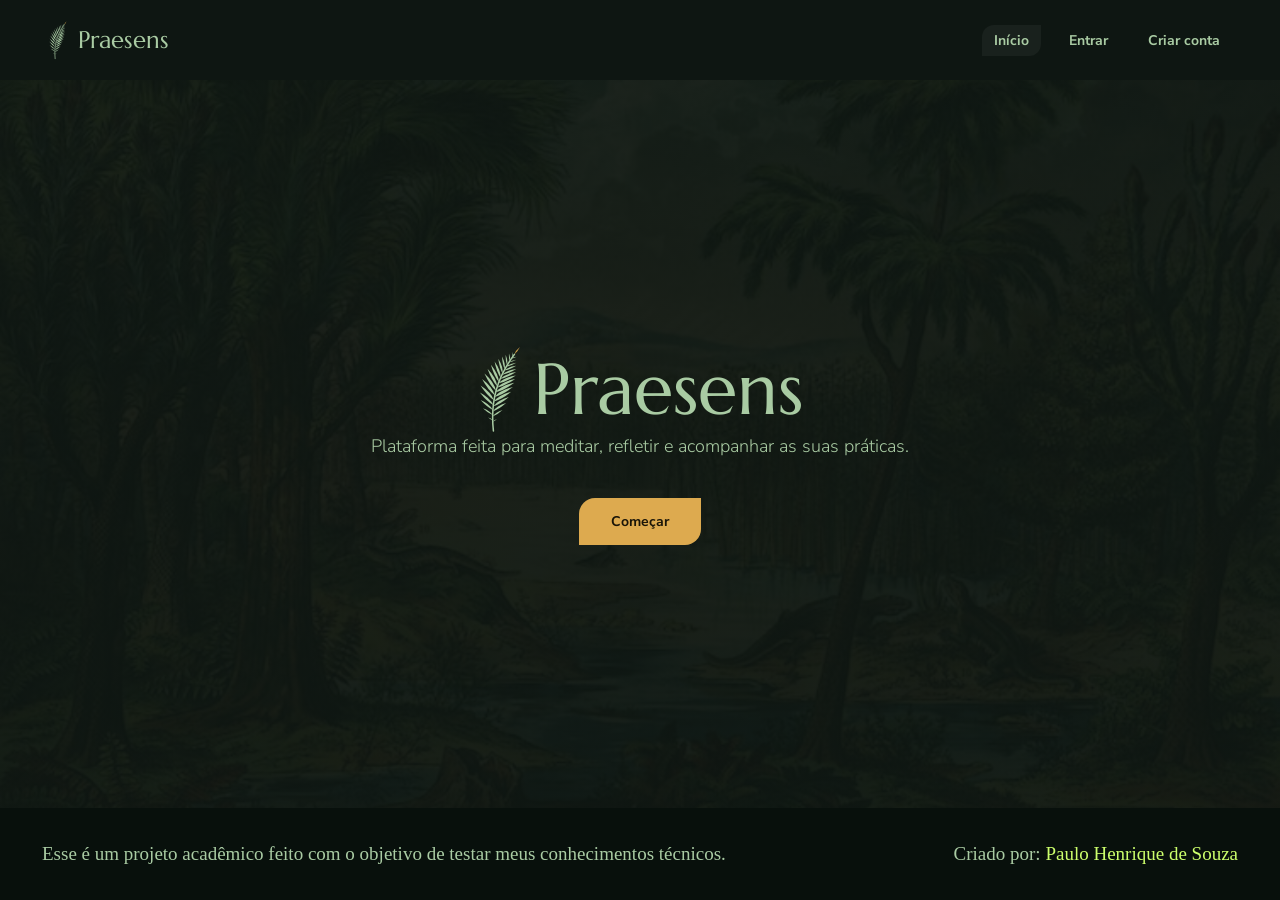
==== projeto-praesens/public/index.html @ 19c522cf "Update: adiciona estilização para a tela de login" ====
<!doctype html>
<html lang="pt-br">
  <head>
    <meta charset="UTF-8" />
    <meta name="viewport" content="width=device-width, initial-scale=1.0" />

    <title>Praesens - Início</title>

    <link rel="icon" type="image/svg+xml" href="./assets/icon/favicon.svg" />

    <link
      rel="stylesheet"
      href="https://fonts.googleapis.com/css2?family=Marcellus&family=Nunito+Sans:wght@300;400;700&display=swap"
    />

    <style>
      body {
        margin: 0;
        min-height: 100vh;
        display: flex;
        flex-direction: column;
        font-family: "Nunito Sans", sans-serif;
        color: #a9cba3;
        background-color: #0e1612;
        background-image:
          linear-gradient(rgba(14, 22, 18, 0.94), rgba(14, 22, 18, 0.96)),
          url("assets/imagens/carbonifero.jpg");
        background-size: cover;
        background-position: center;
        background-attachment: fixed;
      }

      a {
        text-decoration: none;
      }

      .cabecalho {
        height: 80px;
        padding: 0 48px;
        display: flex;
        align-items: center;
        justify-content: space-between;
        background-color: #0e1612;
      }

      .logo-praesens {
        display: flex;
        align-items: center;
        gap: 10px;
        font-family: "Marcellus", serif;
        font-size: 24px;
      }

      .logo-praesens img {
        height: 40px;
      }

      .menu {
        display: flex;
        gap: 16px;
      }

      .menu a {
        font-size: 14px;
        font-weight: 700;
        color: #a9cba3;
        padding: 6px 12px;
      }

      .menu a:hover {
        color: #ffffff;
      }

      .menu .pagina-atual {
        background-color: #19211d;
        border-radius: 12px 0 12px 0;
      }

      .conteudo-central {
        flex: 1;
        display: flex;
        flex-direction: column;
        align-items: center;
        justify-content: center;
        text-align: center;
        padding: 0 24px;
      }

      .conteudo-central h1 {
        font-family: "Marcellus", serif;
        font-size: 48px;
        font-weight: 400;
        margin: 0 0 8px 0;
      }

      .conteudo-central p {
        font-size: 18px;
        font-weight: 300;
        margin: 0 0 40px 0;
      }

        .botao-comecar {
          font-size: 14px;
          font-weight: 700;
          color: #1a1508;
          background-color: #ddaa4f;
          padding: 14px 32px;
          border-radius: 16px 0 16px 0;
      }

      .rodape {
        padding: 35px 42px;
        font-family: "Nunito", serif;
        font-size: 19px;
        background-color: #08100c;
         display: flex;
  justify-content: space-between;
  align-items: center;
  gap: 24px;
  flex-wrap: wrap;
      }

      .criado {
        display: block;
        margin-top: 24px;
      }
    </style>
  </head>

  <body>
    <div class="cabecalho">
      <div class="logo-praesens">
        <img src="assets/readme/logo.svg" alt="Samambaia" />
        <span>Praesens</span>
      </div>
      <div class="menu">
        <a class="pagina-atual" href="index.html">Início</a>
        <a href="login.html">Entrar</a>
        <a href="cadastro.html">Criar conta</a>
      </div>
    </div>

    <div class="conteudo-central">
      <div class="logo-praesens">
        <img style="height: 90px;" src="assets/readme/logo.svg" alt="Samambaia" />
        <span style="font-size: 72px;">Praesens</span>
      </div>
      <p>Plataforma feita para meditar, refletir e acompanhar as suas práticas.</p>
      <a class="botao-comecar" href="cadastro.html">Começar</a>
    </div>

    <div class="rodape">
  <span>Esse é um projeto acadêmico feito com o objetivo de testar meus conhecimentos técnicos.</span>
  <span>Criado por: <a href="https://github.com/paulodesouza-dev" target="_blank" style="color: #ccff6c;">Paulo Henrique de Souza</a></span>
</div>

  </body>
</html>
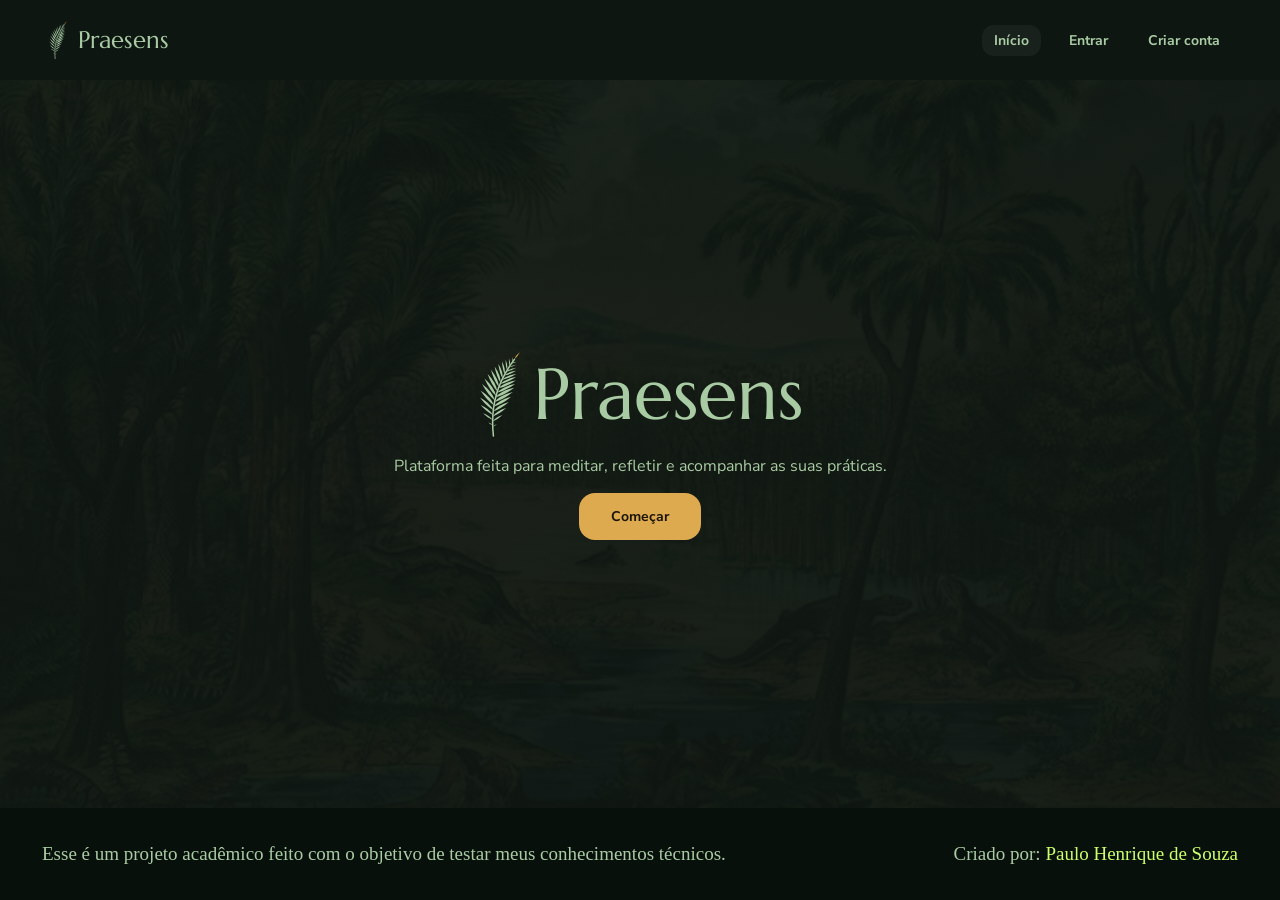
==== commit 55cf98df: "Add: adiciona um campo para confirmar senha em cadastro" ====
--- a/projeto-praesens/public/index.html
+++ b/projeto-praesens/public/index.html
@@ -13,118 +13,9 @@
       href="https://fonts.googleapis.com/css2?family=Marcellus&family=Nunito+Sans:wght@300;400;700&display=swap"
     />
 
-    <style>
-      body {
-        margin: 0;
-        min-height: 100vh;
-        display: flex;
-        flex-direction: column;
-        font-family: "Nunito Sans", sans-serif;
-        color: #a9cba3;
-        background-color: #0e1612;
-        background-image:
-          linear-gradient(rgba(14, 22, 18, 0.94), rgba(14, 22, 18, 0.96)),
-          url("assets/imagens/carbonifero.jpg");
-        background-size: cover;
-        background-position: center;
-        background-attachment: fixed;
-      }
+    <link rel="stylesheet" href="./css/estilo.css" />
 
-      a {
-        text-decoration: none;
-      }
-
-      .cabecalho {
-        height: 80px;
-        padding: 0 48px;
-        display: flex;
-        align-items: center;
-        justify-content: space-between;
-        background-color: #0e1612;
-      }
-
-      .logo-praesens {
-        display: flex;
-        align-items: center;
-        gap: 10px;
-        font-family: "Marcellus", serif;
-        font-size: 24px;
-      }
-
-      .logo-praesens img {
-        height: 40px;
-      }
-
-      .menu {
-        display: flex;
-        gap: 16px;
-      }
-
-      .menu a {
-        font-size: 14px;
-        font-weight: 700;
-        color: #a9cba3;
-        padding: 6px 12px;
-      }
-
-      .menu a:hover {
-        color: #ffffff;
-      }
-
-      .menu .pagina-atual {
-        background-color: #19211d;
-        border-radius: 12px 0 12px 0;
-      }
-
-      .conteudo-central {
-        flex: 1;
-        display: flex;
-        flex-direction: column;
-        align-items: center;
-        justify-content: center;
-        text-align: center;
-        padding: 0 24px;
-      }
-
-      .conteudo-central h1 {
-        font-family: "Marcellus", serif;
-        font-size: 48px;
-        font-weight: 400;
-        margin: 0 0 8px 0;
-      }
-
-      .conteudo-central p {
-        font-size: 18px;
-        font-weight: 300;
-        margin: 0 0 40px 0;
-      }
-
-        .botao-comecar {
-          font-size: 14px;
-          font-weight: 700;
-          color: #1a1508;
-          background-color: #ddaa4f;
-          padding: 14px 32px;
-          border-radius: 16px 0 16px 0;
-      }
-
-      .rodape {
-        padding: 35px 42px;
-        font-family: "Nunito", serif;
-        font-size: 19px;
-        background-color: #08100c;
-         display: flex;
-  justify-content: space-between;
-  align-items: center;
-  gap: 24px;
-  flex-wrap: wrap;
-      }
-
-      .criado {
-        display: block;
-        margin-top: 24px;
-      }
-    </style>
+  
   </head>
 
   <body>
@@ -146,7 +37,7 @@
         <span style="font-size: 72px;">Praesens</span>
       </div>
       <p>Plataforma feita para meditar, refletir e acompanhar as suas práticas.</p>
-      <a class="botao-comecar" href="cadastro.html">Começar</a>
+      <a class="botao" href="cadastro.html">Começar</a>
     </div>
 
     <div class="rodape">
--- a/projeto-praesens/public/css/estilo.css
+++ b/projeto-praesens/public/css/estilo.css
@@ -0,0 +1,150 @@
+body {
+  margin: 0;
+  min-height: 100vh;
+  display: flex;
+  flex-direction: column;
+  font-family: "Nunito Sans", sans-serif;
+  color: #a9cba3;
+  background-color: #0e1612;
+  background-image:
+    linear-gradient(rgba(14, 22, 18, 0.94), rgba(14, 22, 18, 0.96)),
+    url("../assets/imagens/carbonifero.jpg");
+  background-size: cover;
+  background-position: center;
+  background-attachment: fixed;
+}
+
+a {
+  text-decoration: none;
+}
+
+.cabecalho {
+  height: 80px;
+  padding: 0 48px;
+  display: flex;
+  align-items: center;
+  justify-content: space-between;
+  background-color: #0e1612;
+}
+
+.logo-praesens {
+  display: flex;
+  align-items: center;
+  gap: 10px;
+  font-family: "Marcellus", serif;
+  font-size: 24px;
+}
+
+.logo-praesens img {
+  height: 40px;
+}
+
+.menu {
+  display: flex;
+  gap: 16px;
+}
+
+.menu a {
+  font-size: 14px;
+  font-weight: 700;
+  color: #a9cba3;
+  padding: 6px 12px;
+}
+
+.menu .pagina-atual {
+  background-color: #19211d;
+  border-radius: 12px;
+}
+
+.conteudo-central {
+  flex: 1;
+  display: flex;
+  flex-direction: column;
+  align-items: center;
+  justify-content: center;
+  padding: 0 24px;
+}
+
+.botao {
+  font-family: "Nunito Sans", sans-serif;
+  font-size: 14px;
+  font-weight: 700;
+  color: #1a1508;
+  background-color: #ddaa4f;
+  padding: 14px 32px;
+  border: none;
+  border-radius: 16px;
+  cursor: pointer;
+}
+
+.rodape {
+  padding: 35px 42px;
+  font-family: "Nunito", serif;
+  font-size: 19px;
+  background-color: #08100c;
+  display: flex;
+  justify-content: space-between;
+  align-items: center;
+  gap: 24px;
+  flex-wrap: wrap;
+}
+
+.cartao {
+  width: 100%;
+  max-width: 380px;
+  padding: 40px 32px;
+  background-color: #19211d;
+  border-radius: 24px;
+  display: flex;
+  flex-direction: column;
+  gap: 16px;
+}
+
+.cartao h1 {
+  font-family: "Marcellus", serif;
+  font-size: 32px;
+  font-weight: 400;
+  text-align: center;
+  margin: 0 0 8px 0;
+}
+
+.cartao .botao {
+  margin-top: 8px;
+  padding: 14px;
+}
+
+.campo {
+  display: flex;
+  flex-direction: column;
+  gap: 6px;
+  font-size: 14px;
+  font-weight: 700;
+}
+
+.campo input {
+  padding: 12px;
+  font-family: "Nunito Sans", sans-serif;
+  font-size: 16px;
+  color: #a9cba3;
+  background-color: #0e1612;
+  border: 1px solid #434840;
+  border-radius: 8px;
+  outline: none;
+}
+
+.mensagem {
+  min-height: 20px;
+  font-size: 14px;
+  text-align: center;
+  color: #ddaa4f;
+}
+
+.link-cartao {
+  font-size: 14px;
+  text-align: center;
+}
+
+.link-cartao a {
+  color: #ddaa4f;
+  font-weight: 700;
+}
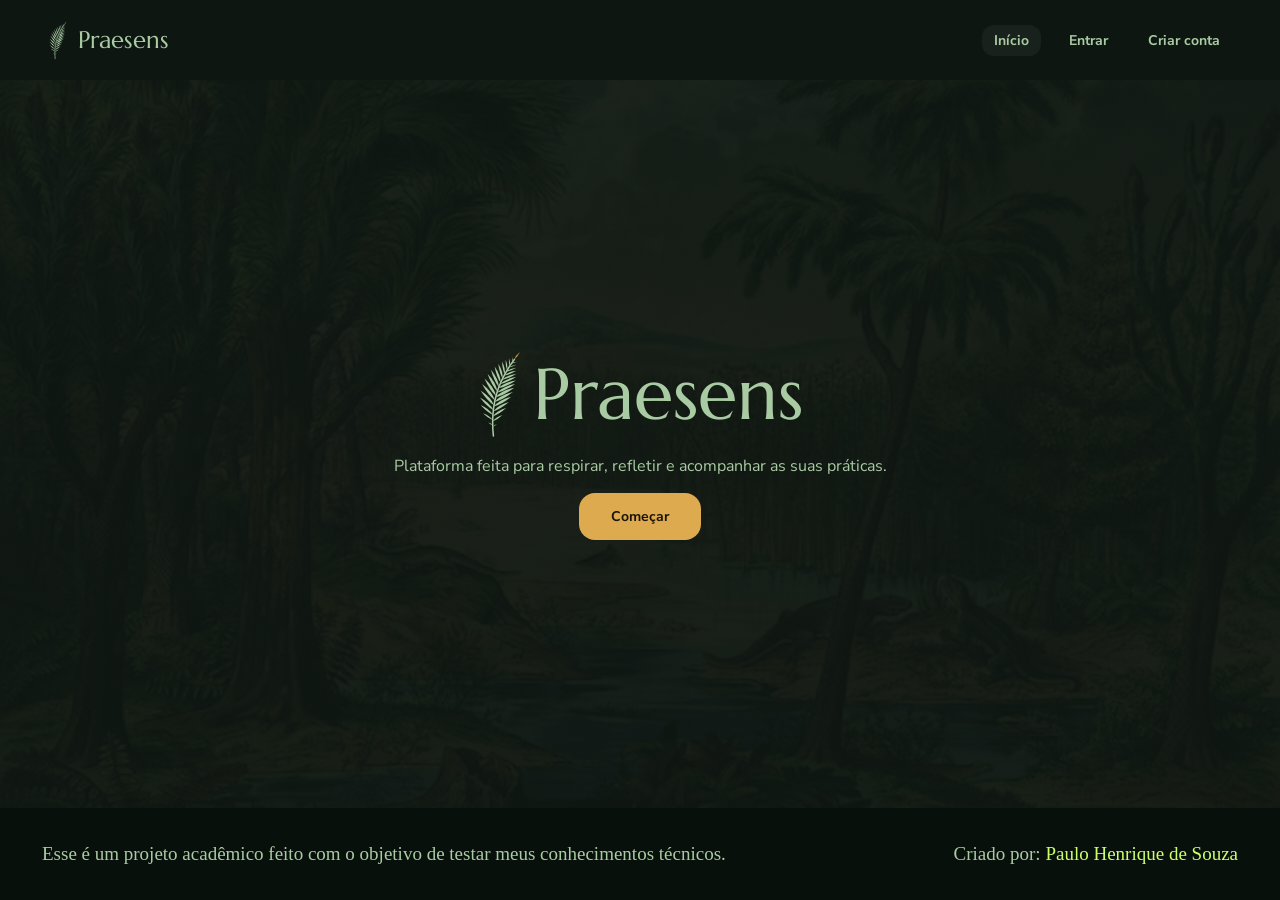
==== commit 6f68253a: "Update: troca a respiração da prática pelo suspiro fisiológico" ====
--- a/projeto-praesens/public/index.html
+++ b/projeto-praesens/public/index.html
@@ -15,7 +15,7 @@
 
     <link rel="stylesheet" href="./css/estilo.css" />
 
-  
+
   </head>
 
   <body>
@@ -36,7 +36,7 @@
         <img style="height: 90px;" src="assets/readme/logo.svg" alt="Samambaia" />
         <span style="font-size: 72px;">Praesens</span>
       </div>
-      <p>Plataforma feita para meditar, refletir e acompanhar as suas práticas.</p>
+      <p>Plataforma feita para respirar, refletir e acompanhar as suas práticas.</p>
       <a class="botao" href="cadastro.html">Começar</a>
     </div>
 
--- a/projeto-praesens/public/css/estilo.css
+++ b/projeto-praesens/public/css/estilo.css
@@ -132,6 +132,22 @@
   outline: none;
 }
 
+.requisitos {
+  display: flex;
+  flex-direction: column;
+  gap: 2px;
+  font-size: 13px;
+  font-weight: 400;
+}
+
+.requisito-ok {
+  color: #a9cba3;
+}
+
+.requisito-falta {
+  color: red;
+}
+
 .mensagem {
   min-height: 20px;
   font-size: 14px;
@@ -148,3 +164,33 @@
   color: #ddaa4f;
   font-weight: 700;
 }
+
+.pagina-interna {
+  gap: 20px;
+  text-align: center;
+  padding: 40px 24px;
+}
+
+.pagina-interna h1 {
+  font-family: "Marcellus", serif;
+  font-size: 40px;
+  font-weight: 400;
+  margin: 0;
+}
+
+.pagina-interna p {
+  font-size: 18px;
+  font-weight: 300;
+  margin: 0;
+}
+
+.botoes {
+  display: flex;
+  gap: 16px;
+}
+
+.botao-secundario {
+  color: #a9cba3;
+  background-color: transparent;
+  border: 1px solid #a9cba3;
+}
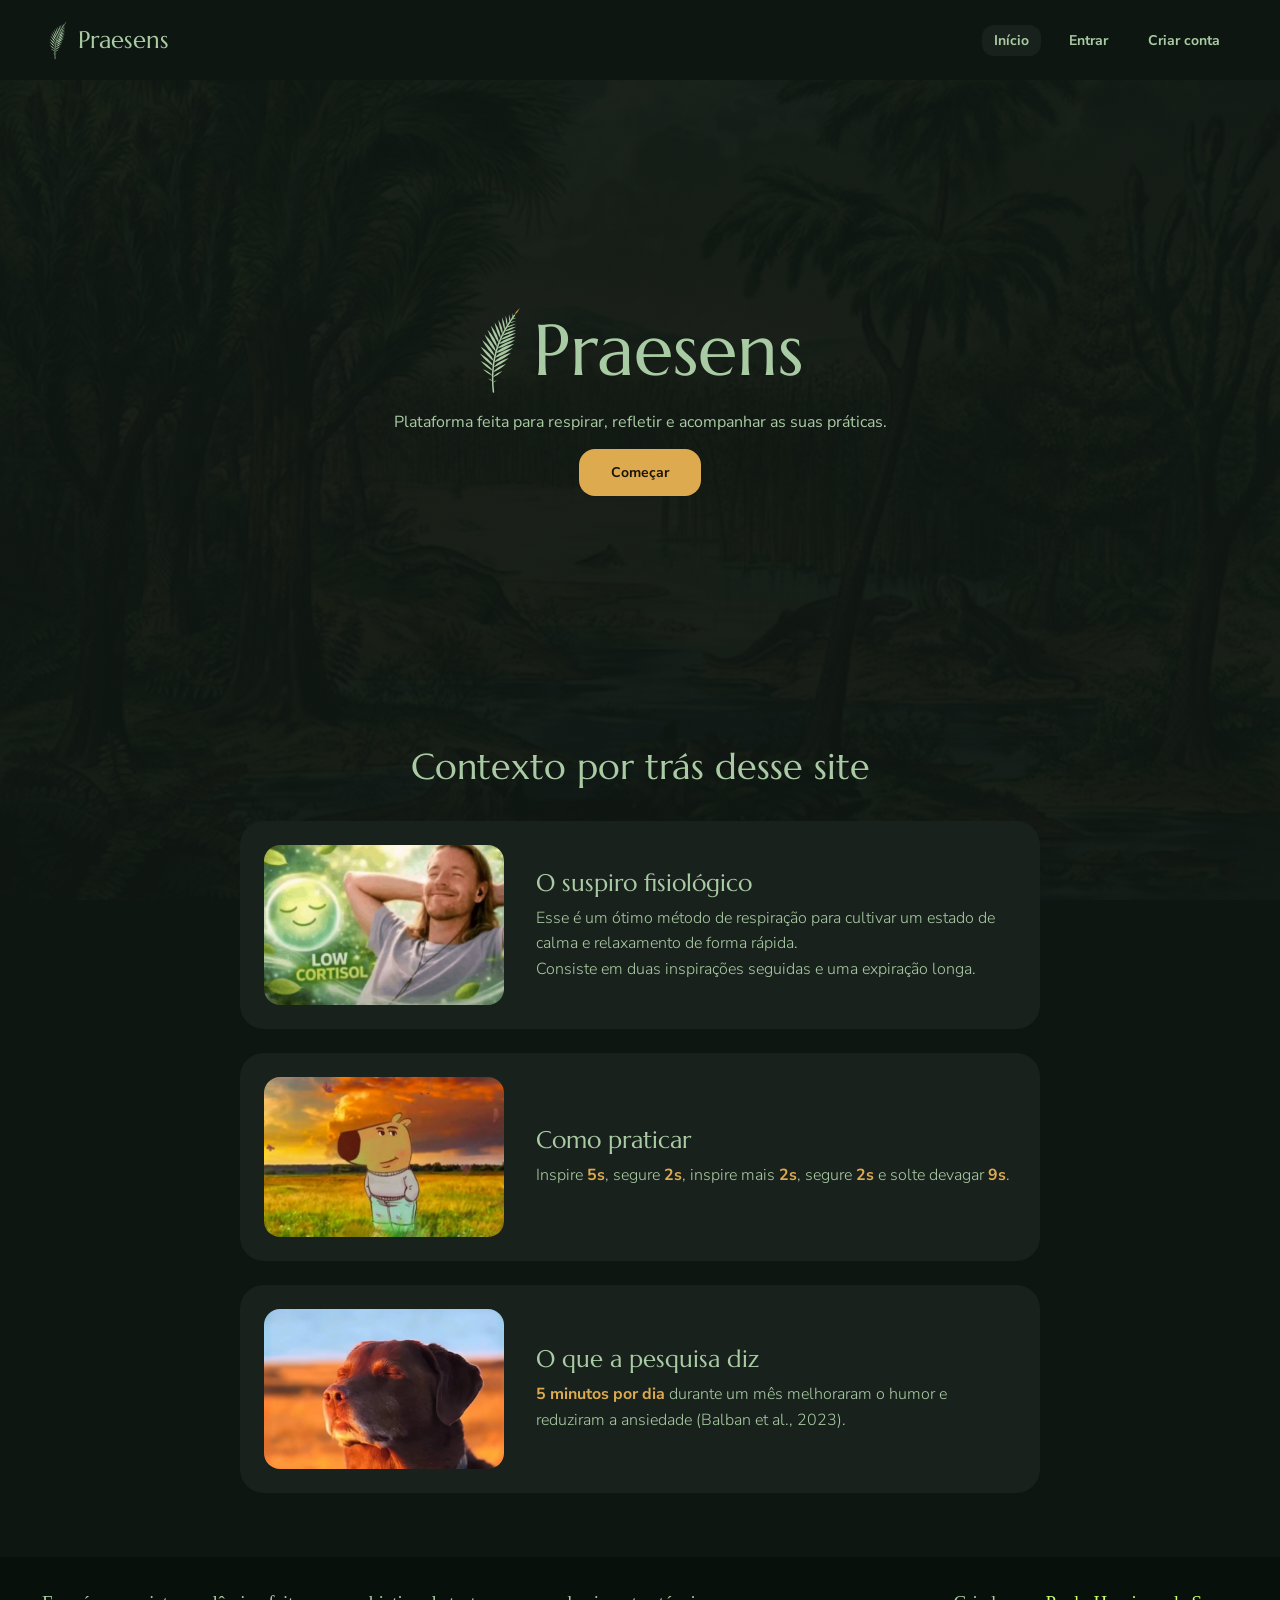
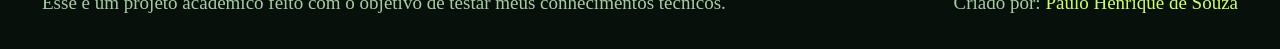
==== commit a3972ee6: "Feat: adiciona um contexto na homepage" ====
--- a/projeto-praesens/public/index.html
+++ b/projeto-praesens/public/index.html
@@ -14,6 +14,7 @@
     />
 
     <link rel="stylesheet" href="./css/estilo.css" />
+    <link rel="stylesheet" href="./css/index.css" />
 
 
   </head>
@@ -31,13 +32,55 @@
       </div>
     </div>
 
-    <div class="conteudo-central">
+    <div class="conteudo-central abertura">
       <div class="logo-praesens">
         <img style="height: 90px;" src="assets/readme/logo.svg" alt="Samambaia" />
         <span style="font-size: 72px;">Praesens</span>
       </div>
       <p>Plataforma feita para respirar, refletir e acompanhar as suas práticas.</p>
       <a class="botao" href="cadastro.html">Começar</a>
+    </div>
+
+    <div class="secao-historia">
+      <h2>Contexto por trás desse site</h2>
+
+      <div class="blocos">
+        <div class="bloco">
+          <img src="assets/imagens/images.jpg" alt="" />
+          <div class="texto-bloco">
+            <h3>O suspiro fisiológico</h3>
+            <p>
+              Esse é um ótimo método de respiração para cultivar um estado de calma e relaxamento de forma rápida. <br>
+              Consiste em duas inspirações seguidas e uma expiração longa.
+            </p>
+          </div>
+        </div>
+
+        <div class="bloco">
+          <img src="assets\imagens\chill.jpg" alt="" />
+          <div class="texto-bloco">
+            <h3>Como praticar</h3>
+            <p>
+              Inspire <span class="destaque">5s</span>, segure
+              <span class="destaque">2s</span>, inspire mais
+              <span class="destaque">2s</span>, segure
+              <span class="destaque">2s</span> e solte devagar
+              <span class="destaque">9s</span>.
+            </p>
+          </div>
+        </div>
+
+        <div class="bloco">
+          <img src="assets\imagens\cachorro.jpg" alt="" />
+          <div class="texto-bloco">
+            <h3>O que a pesquisa diz</h3>
+            <p>
+              <span class="destaque">5 minutos por dia</span> durante um mês
+              melhoraram o humor e reduziram a ansiedade (Balban et al., 2023).
+            </p>
+          </div>
+        </div>
+      </div>
     </div>
 
     <div class="rodape">
--- a/projeto-praesens/public/css/index.css
+++ b/projeto-praesens/public/css/index.css
@@ -0,0 +1,67 @@
+.abertura {
+  min-height: calc(100vh - 260px);
+}
+
+.secao-historia {
+  padding: 24px 24px 64px 24px;
+}
+
+.secao-historia h2 {
+  font-family: "Marcellus", serif;
+  font-size: 36px;
+  font-weight: 400;
+  text-align: center;
+  margin: 0 0 32px 0;
+}
+
+.blocos {
+  display: flex;
+  flex-direction: column;
+  align-items: center;
+  gap: 24px;
+}
+
+.bloco {
+  display: flex;
+  flex-wrap: wrap;
+  align-items: center;
+  gap: 32px;
+  max-width: 800px;
+  width: 100%;
+  padding: 24px;
+  background-color: #19211d;
+  border-radius: 24px;
+  box-sizing: border-box;
+}
+
+.bloco img {
+  width: 240px;
+  height: 160px;
+  object-fit: cover;
+  border-radius: 16px;
+  background-color: #26312b;
+}
+
+.texto-bloco {
+  flex: 1;
+  min-width: 240px;
+}
+
+.texto-bloco h3 {
+  font-family: "Marcellus", serif;
+  font-size: 24px;
+  font-weight: 400;
+  margin: 0 0 8px 0;
+}
+
+.texto-bloco p {
+  font-size: 16px;
+  font-weight: 300;
+  line-height: 1.6;
+  margin: 0;
+}
+
+.destaque {
+  color: #ddaa4f;
+  font-weight: 700;
+}
